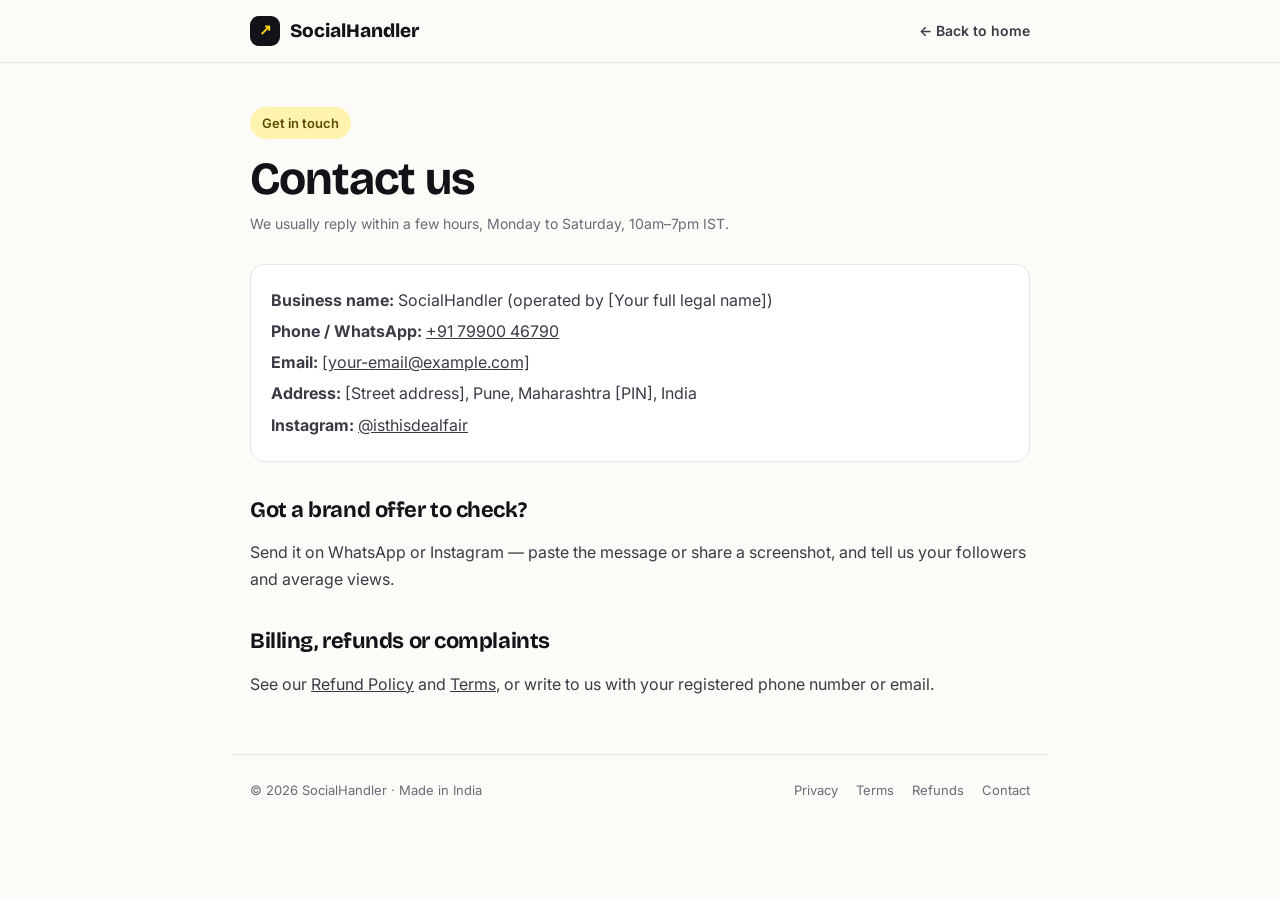
==== contact.html @ 6d37a918 "Add privacy, terms, refund and contact pages Co-Authored-By: Claude Opus 5.5 <noreply@anthropic.com>" ====
<!doctype html>
<html lang="en">
<head>
<meta charset="utf-8">
<meta name="viewport" content="width=device-width,initial-scale=1">
<title>Contact — SocialHandler</title>
<meta name="description" content="Contact SocialHandler by WhatsApp, email or post.">
<link rel="preconnect" href="https://fonts.googleapis.com"><link rel="preconnect" href="https://fonts.gstatic.com" crossorigin>
<link href="https://fonts.googleapis.com/css2?family=Bricolage+Grotesque:opsz,wght@12..96,700;12..96,800&family=Inter:wght@400;500;600&display=swap" rel="stylesheet">
<link rel="stylesheet" href="legal.css">
</head>
<body>
<nav><div class="in"><a class="logo" href="index.html"><i>↗</i>SocialHandler</a><a class="back" href="index.html">← Back to home</a></div></nav>
<main>
<span class="eyebrow">Get in touch</span>
<h1>Contact us</h1>
<p class="upd">We usually reply within a few hours, Monday to Saturday, 10am–7pm IST.</p>
<div class="contact">
<p><b>Business name:</b> <span data-biz="brand"></span> (operated by <span data-biz="owner"></span>)</p>
<p><b>Phone / WhatsApp:</b> <a data-biz="phone"></a></p>
<p><b>Email:</b> <a data-biz="email"></a></p>
<p><b>Address:</b> <span data-biz="address"></span></p>
<p><b>Instagram:</b> <a href="https://instagram.com/isthisdealfair" target="_blank" rel="noopener">@isthisdealfair</a></p>
</div>
<h2>Got a brand offer to check?</h2>
<p>Send it on WhatsApp or Instagram — paste the message or share a screenshot, and tell us your followers and average views.</p>
<h2>Billing, refunds or complaints</h2>
<p>See our <a href="refund.html">Refund Policy</a> and <a href="terms.html">Terms</a>, or write to us with your registered phone number or email.</p>
</main>
<footer><span>© <span data-year></span> SocialHandler · Made in India</span><nav><a href="privacy.html">Privacy</a><a href="terms.html">Terms</a><a href="refund.html">Refunds</a><a href="contact.html">Contact</a></nav></footer>
<script src="legal.js"></script>
</body>
</html>
---- legal.css ----
:root{--ink:#121218;--ink2:#3b3b46;--mute:#6b6b78;--line:#e7e5df;--bg:#fcfbf8;--soft:#f4f2ec;--y:#ffd60a;--y2:#fff3b0;--yd:#5c4a00}
*{box-sizing:border-box}
body{margin:0;font-family:Inter,system-ui,sans-serif;color:var(--ink);background:var(--bg);line-height:1.7;-webkit-font-smoothing:antialiased}
h1,h2{font-family:"Bricolage Grotesque",Inter,sans-serif;letter-spacing:-.02em;line-height:1.15}
a{color:inherit}
nav{border-bottom:1px solid var(--line);background:var(--bg)}
nav .in{max-width:820px;margin:0 auto;padding:0 20px;height:62px;display:flex;align-items:center;justify-content:space-between}
.logo{display:flex;align-items:center;gap:10px;font-family:"Bricolage Grotesque";font-weight:800;font-size:19px;text-decoration:none}
.logo i{width:30px;height:30px;border-radius:9px;background:var(--ink);display:grid;place-items:center;font-style:normal;color:var(--y);font-size:15px}
nav .back{font-size:14px;font-weight:600;text-decoration:none;color:var(--ink2)}
main{max-width:820px;margin:0 auto;padding:44px 20px 40px}
.eyebrow{display:inline-block;font-size:13px;font-weight:600;padding:5px 12px;border-radius:999px;background:var(--y2);color:var(--yd)}
h1{font-size:clamp(32px,5vw,46px);margin:14px 0 6px}
.upd{color:var(--mute);font-size:14px;margin:0 0 28px}
h2{font-size:22px;margin:36px 0 8px}
p,li{color:var(--ink2);font-size:16px}
ul{padding-left:22px}
li{margin:4px 0}
.box{background:var(--soft);border-radius:14px;padding:16px 18px;margin:18px 0}
.box p{margin:0}
table{width:100%;border-collapse:collapse;margin:12px 0;font-size:15px}
th,td{text-align:left;padding:10px 12px;border-bottom:1px solid var(--line);vertical-align:top}
th{background:var(--soft);font-weight:600}
.contact{background:#fff;border:1px solid var(--line);border-radius:14px;padding:18px 20px;margin-top:16px}
.contact p{margin:4px 0}
footer{max-width:820px;margin:0 auto;padding:24px 20px 50px;border-top:1px solid var(--line);font-size:13px;color:var(--mute);display:flex;justify-content:space-between;gap:16px;flex-wrap:wrap}
footer nav{border:0;background:none;display:flex;gap:18px}
footer a{text-decoration:none}
@media (max-width:560px){th,td{padding:8px;font-size:14px}}
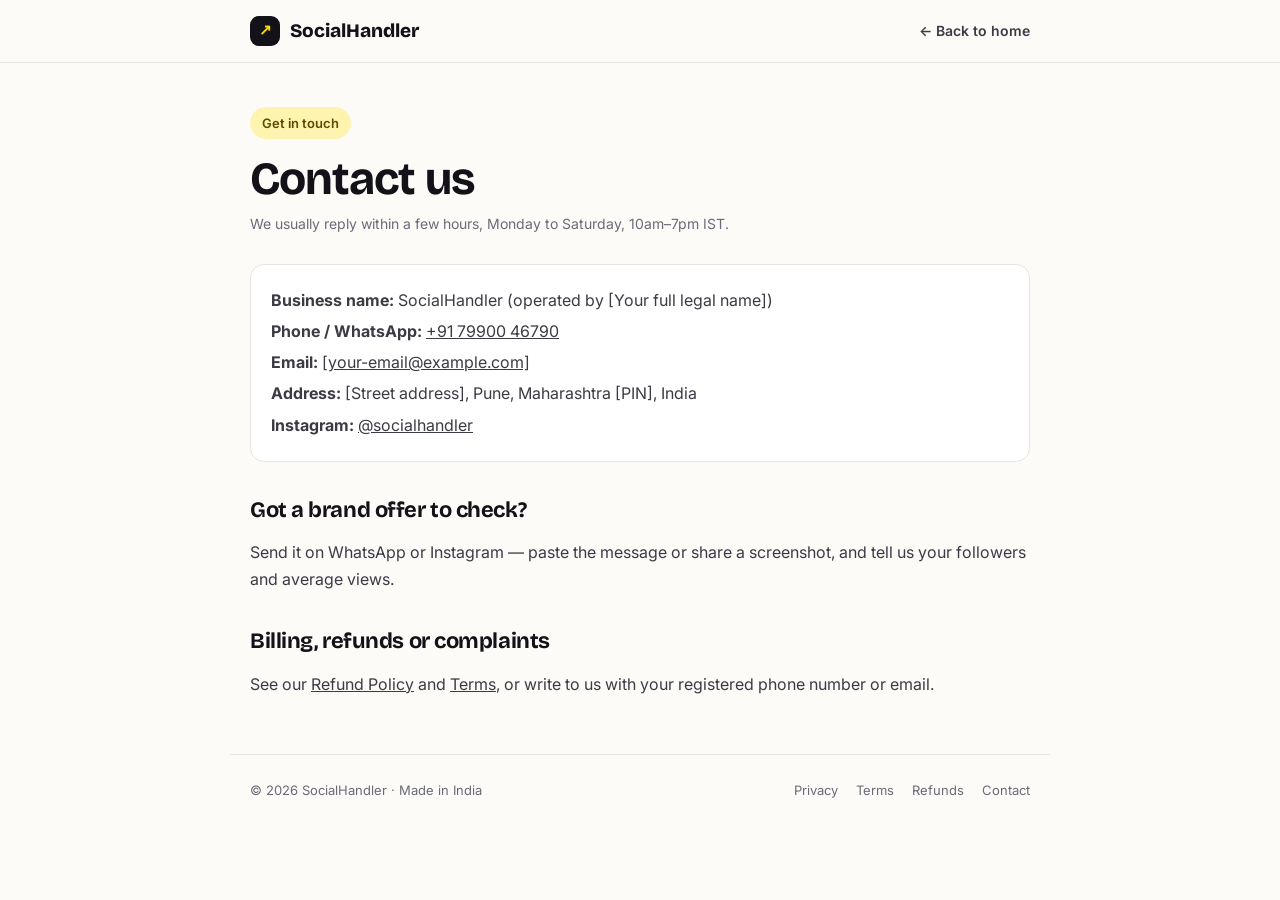
==== commit 5cea4f13: "Use @socialhandler as the Instagram handle Co-Authored-By: Claude Opus 5.5 <noreply@anthropic.com>" ====
--- a/contact.html
+++ b/contact.html
@@ -20,7 +20,7 @@
 <p><b>Phone / WhatsApp:</b> <a data-biz="phone"></a></p>
 <p><b>Email:</b> <a data-biz="email"></a></p>
 <p><b>Address:</b> <span data-biz="address"></span></p>
-<p><b>Instagram:</b> <a href="https://instagram.com/isthisdealfair" target="_blank" rel="noopener">@isthisdealfair</a></p>
+<p><b>Instagram:</b> <a href="https://instagram.com/socialhandler" target="_blank" rel="noopener">@socialhandler</a></p>
 </div>
 <h2>Got a brand offer to check?</h2>
 <p>Send it on WhatsApp or Instagram — paste the message or share a screenshot, and tell us your followers and average views.</p>
